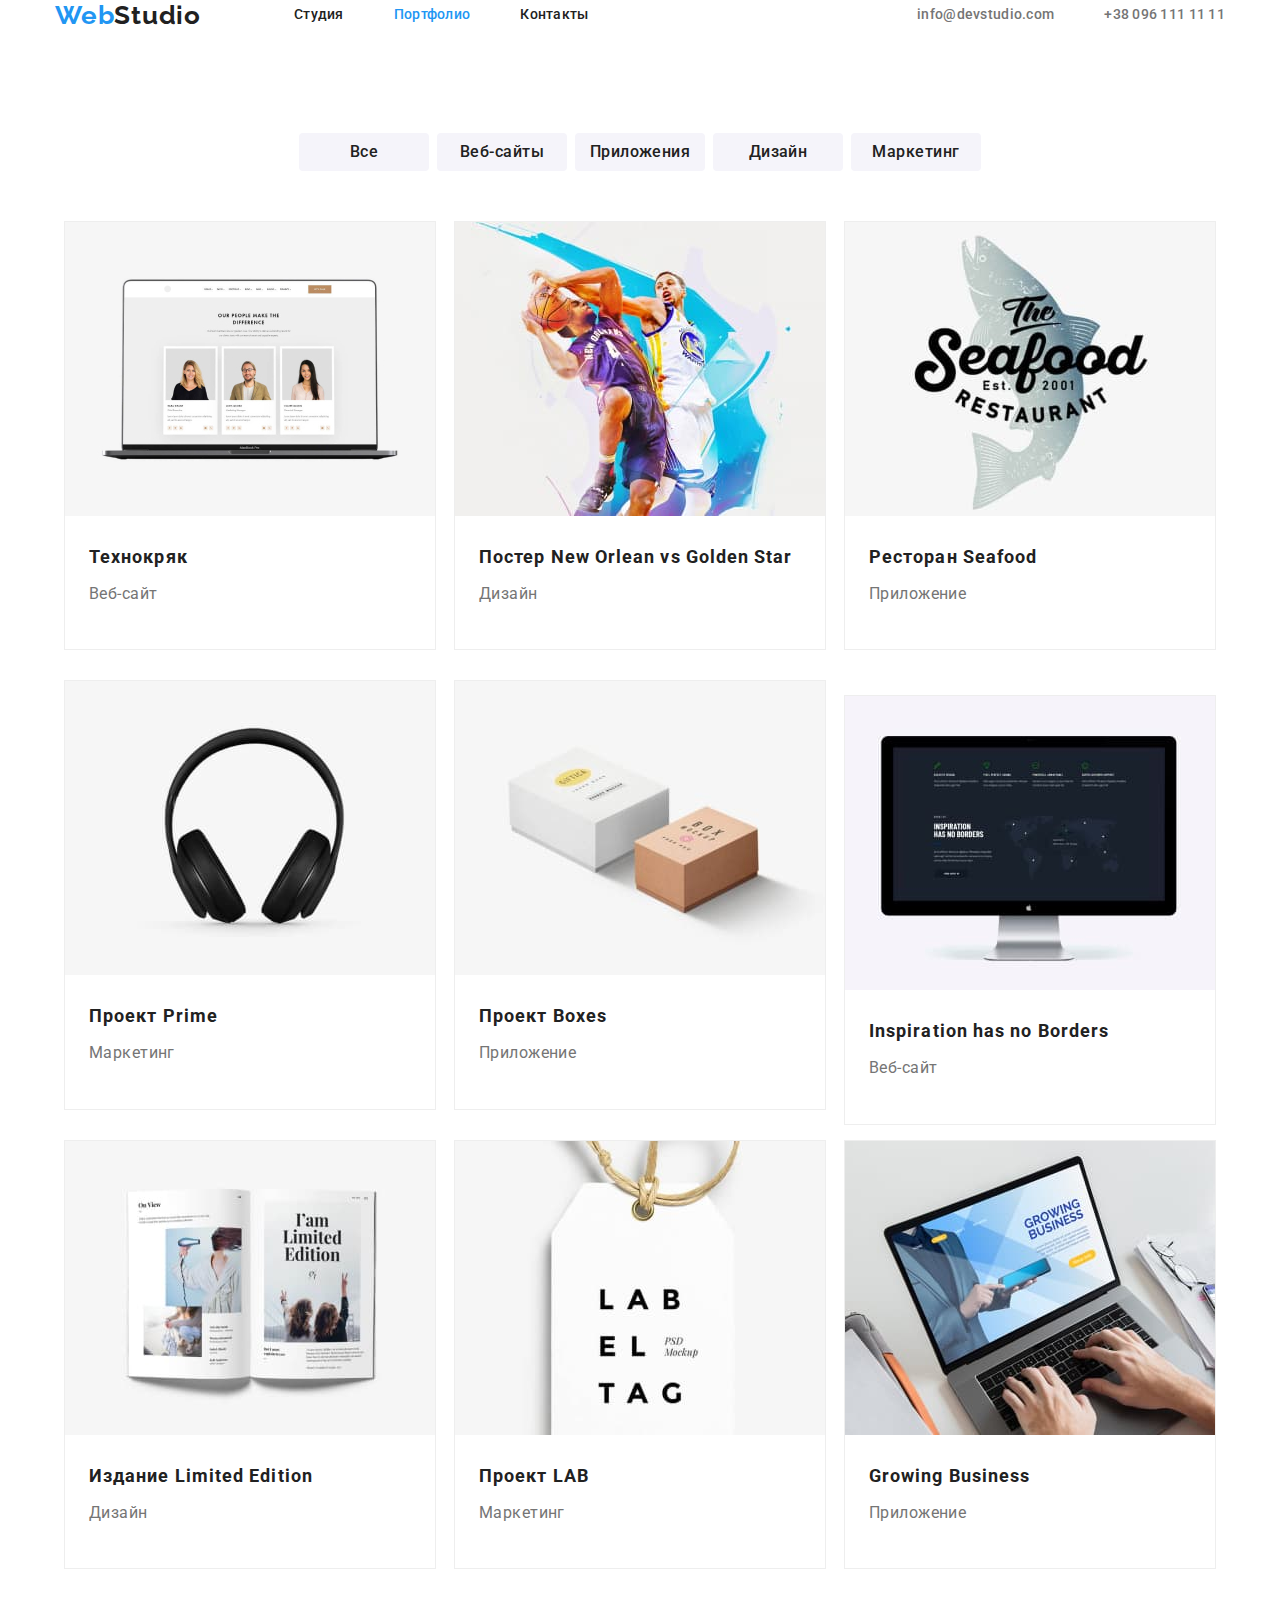
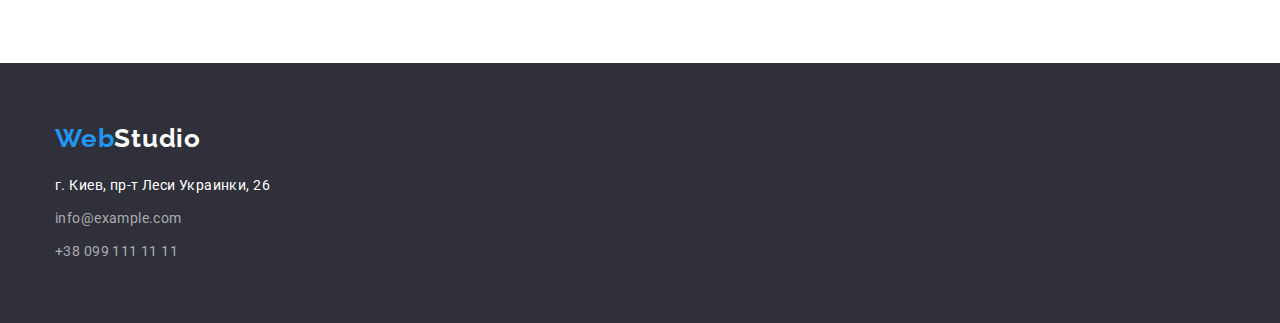
==== portfolio.html @ 97d0507c "adjusted the indents, applied flexbox" ====
<!DOCTYPE html>
<html lang="ru">
<head>
    <meta charset="UTF-8">
    <meta http-equiv="X-UA-Compatible" content="IE=edge">
    <meta name="viewport" content="width=device-width, initial-scale=1.0">
    
    <title>Portfolio</title>

    <link rel="preconnect" href="https://fonts.googleapis.com">
    <link rel="preconnect" href="https://fonts.gstatic.com" crossorigin>
    <link href="https://fonts.googleapis.com/css2?family=Raleway:wght@700&family=Roboto:wght@400;500;700;900&display=swap" rel="stylesheet">

    <link rel="stylesheet" href="./css/styles.css">
</head>
<body>
    <!--Шапка сайта-->
    <header class="page-header">
        <div class="container">
            <div class="header-container">
                <nav class="main-nav">
                    <a href="./index.html" class="logo">Web<span class="logo-black">Studio</span></a>
                    <ul class="nav-list">
                        <li class="list-item"><a href="./index.html" class="nav-link">Студия</a></li>
                        <li class="list-item"><a href="./portfolio.html" class="nav-link current">Портфолио</a></li>
                        <li class="list-item"><a href="" class="nav-link">Контакты</a></li>
                    </ul>
                </nav>
    
                <ul class="contacts-list">
                    <li class="list-item contact-item"><a href="mailto:info@devstudio.com"
                            class="contacts">info@devstudio.com</a></li>
                    <li class="list-item contact-item"><a href="tel:+380961111111" class="contacts">+38 096 111 11 11</a>
                    </li>
                </ul>
            </div>
        </div>
    </header>

    <main>
        <section class="portfolio-page">
            <div class="container">
                <h1 class="hiden-title portfolio-title">Портфолио WebStudio</h1>
                
                <!--Фильтры-->
                <ul class="random-list buttons-list">
                    <li class="list-item"><button type="button" class="filter-button">Все</button></li>
                    <li class="list-item"><button type="button" class="filter-button">Веб-сайты</button></li>
                    <li class="list-item"><button type="button" class="filter-button">Приложения</button></li>
                    <li class="list-item"><button type="button" class="filter-button">Дизайн</button></li>
                    <li class="list-item"><button type="button" class="filter-button">Маркетинг</button></li>
                </ul>
                
                <!--Портфолио WebStudio-->
                <ul class="portfolio-list">
                    <li class="list-item portfolio-card">
                        <a href="" class="portfolio-link">
                            <img src="./images/technokrjak.jpg" alt="Технокряк" width="370">
                            <div class="img-description">
                                <h2 class="title-color project-name">Технокряк</h2>
                                <p class="project-description">Веб-сайт</p>
                            </div>
                        </a>
                    </li>
                    <li class="list-item portfolio-card">
                        <a href="" class="portfolio-link">
                            <img src="./images/new-orlean.jpg" alt="Постер New Orlean vs Golden Star" width="370">
                            <div class="img-description">
                                <h2 class="title-color project-name">Постер New Orlean vs Golden Star</h2>
                                <p class="project-description">Дизайн</p>
                            </div>
                        </a>
                    </li>
                    <li class="list-item portfolio-card">
                        <a href="" class="portfolio-link">
                            <img src="./images/restaurant-seafood.jpg" alt="Ресторан Seafood" width="370">
                            <div class="img-description">
                                <h2 class="title-color project-name">Ресторан Seafood</h2>
                                <p class="project-description">Приложение</p>
                            </div>
                        </a>
                    </li>
                    <li class="list-item portfolio-card">
                        <a href="" class="portfolio-link">
                            <img src="./images/project-prime.jpg" alt="Проект Prime" width="370">
                            <div class="img-description">
                                <h2 class="title-color project-name">Проект Prime</h2>
                                <p class="project-description">Маркетинг</p>
                            </div>
                        </a>
                    </li>
                    <li class="list-item portfolio-card">
                        <a href="" class="portfolio-link">
                            <img src="./images/project-boxes.jpg" alt="Проект Boxes" width="370">
                            <div class="img-description">
                                <h2 class="title-color project-name">Проект Boxes</h2>
                                <p class="project-description">Приложение</p>
                            </div>
                        </a>
                    </li>
                    <li class="list-item portfolio-card">
                        <a href="" class="portfolio-link">
                            <img src="./images/inspiration-has-no-borders.jpg" alt="Inspiration has no Borders" width="370">
                            <div class="img-description">
                                <h2 class="title-color project-name">Inspiration has no Borders</h2>
                                <p class="project-description">Веб-сайт</p>
                            </div>
                        </a>
                    </li>
                    <li class="list-item portfolio-card">
                        <a href="" class="portfolio-link">
                            <img src="./images/limited-edition.jpg" alt="Издание Limited Edition" width="370">
                            <div class="img-description">
                                <h2 class="title-color project-name">Издание Limited Edition</h2>
                                <p class="project-description">Дизайн</p>
                            </div>
                        </a>
                    </li>
                    <li class="list-item portfolio-card">
                        <a href="" class="portfolio-link">
                            <img src="./images/project-lab.jpg" alt="Проект LAB" width="370">
                            <div class="img-description">
                                <h2 class="title-color project-name">Проект LAB</h2>
                                <p class="project-description">Маркетинг</p>
                            </div>
                        </a>
                    </li>
                    <li class="list-item portfolio-card">
                        <a href="" class="portfolio-link">
                            <img src="./images/growing-business.jpg" alt="Growing Business" width="370">
                            <div class="img-description">
                                <h2 class="title-color project-name">Growing Business</h2>
                                <p class="project-description">Приложение</p>
                            </div>
                        </a>
                    </li>
                </ul>
            </div>
        </section>
    </main>

    <!--Подвал сайта-->
    <footer class="footer">
        <div class="container">
            <a href="./index.html" class="logo">Web<span class="logo-white">Studio</span></a>
            <address class="address">
                <ul class="random-list">
                    <li class="list-item">
                        <p class="post-address">г. Киев, пр-т Леси Украинки, 26</p>
                    </li>
                    <li class="list-item"><a href="mailto:info@example.com" class="contacts-foter">info@example.com</a>
                    </li>
                    <li class="list-item"><a href="tel:+380991111111" class="contacts-foter">+38 099 111 11 11</a>
                    </li>
                </ul>
            </address>
        </div>
    </footer>
    </body>
    </html>
---- css/styles.css ----
/* основной цвет текста #757575 */
/* вторичный цвет текста #212121 */
/* служебный цвет текста rgba(255, 255, 255, 0.6) */
/* белый #FFFFFF */
/* акцент #2196F3 */

/* вторичный цвет фона #F5F4FA */
/* цвет фона служебный #2F303A */

:root {
    --primary-text-color: #757575;
    --secondary-text-color: #212121;
    --service-text-color: rgba(255, 255, 255, 0.6);
    --accent-color: #2196F3;
    --secondary-font-color: #F5F4FA;
    --service-font-color: #2F303A;
    --white-color: #FFFFFF;
}

/* --- */
/* css for studio main page */
/* --- */

html {
    box-sizing: border-box;
}

*,
*::before,
*::after {
    box-sizing: inherit;
}

body {
    margin: 0;
    background-color: var(--white-color);
    color: var(--primary-text-color);
    font-family: 'Roboto', sans-serif;
    font-size: 14px;
    letter-spacing: 0.03em;
}

/* убирает отображение значка пункта списка */
.list-item {
    list-style: none;
}

/* убирает подчеркивание ссылки */
.portfolio-link,
.contacts,
.nav-link,
.logo,
.contacts-foter {
    text-decoration: none;
}

.random-list,
.nav-list,
.contacts-list,
.activities-list,
.portfolio-list,
.benefits-list
.members-list {
    margin: 0;
    padding: 0;
}

/* убирает визуальное отображение заголовков секций */
.hiden-title {
    visibility: hidden;
}

.container {
    width: 1200px;
    padding: 0 15px;
    margin-left: auto;
    margin-right: auto;
    /* outline: 3px solid tomato; */
}
    

/* шапка сайта */
.page-header {
    margin-bottom: 0;

    font-weight: 500;
    font-size: 14px;
    line-height: 1.14;
    letter-spacing: 0.02em;
}

/* .header-container {
    display: flex;
    justify-content: space-around;
    align-items: center;
} */

.main-nav {
    display: flex;
    align-items: center;
}

.header-container {
    display: flex;
    justify-content: space-between;
    align-items: center;
}

.logo {
    display: inline-block;
    color: var(--accent-color);
}

.logo-black {
    color: var(--secondary-text-color);
}

.logo,
.logo-black,
.logo-white {
    font-family: 'Raleway', sans-serif;
    font-weight: 700;
    font-size: 26px;
    line-height: 1.19;
    letter-spacing: 0.03em;
}

/* навигация по сайту */

.nav-list {
    display: flex;
    justify-content: center;
    margin-left: 93px;
    padding-left: 0;
}

.nav-list li:not(:last-child) {
    margin-right: 50px;
}

.contacts-list {
    display: flex;
    justify-content: flex-end;

    padding-left: 0;
}

.contact-item {
    margin-right: 50px;
}

.contact-item:last-child {
    margin-right: 0px;
}

.contacts {
    color: var(--primary-text-color);

    padding-top: 8px;
    padding-bottom: 8px;
}

.contacts:hover, .contacts:focus {
    color: var(--accent-color);
}

.nav-link {
    color: var(--secondary-text-color);

    padding-top: 8px;
    padding-bottom: 8px;
}

.nav-link:hover, .nav-link:focus {
    color: var(--accent-color);
}

.current {
    color: var(--accent-color);
}

/* герой */
.hero {
    margin-bottom: 0px;
    padding-top: 200px;
    padding-bottom: 200px;

    background-color: var(--service-font-color);
    text-align: center;
}

.hero-title {
    margin-top: 0;
    margin-bottom: 30px;

    color: var(--white-color);

    font-weight: 900;
    font-size: 44px;
    line-height: 1.4;
    text-align: center;
    letter-spacing: 0.06em;
    text-transform: uppercase;
}

.hero-button {
    margin: 0 auto;

    padding: 10px 32px;
    border-radius: 4px;

    background-color: var(--accent-color);
    color: var(--white-color);
    cursor: pointer;
    
    font-weight: 700;
    font-size: 16px;
    line-height: 1.9;
    display: flex;
    align-items: center;
    text-align: center;
    letter-spacing: 0.06em;

    border: none;
}

.hero-button:hover, .hero-button:focus {
    color: var(--secondary-text-color);
}

/* преимущества компании */
.company-benefits {
    margin-bottom: 0;
    padding-top: 70px;
    padding-bottom: 94px;
}

.benefits-list {
    display: flex;
    justify-content: space-between;
    align-items: center;
    
    margin: 0;
    padding: 0;
}

.benefits-card {
    width: 270px;
    height: 101px;
}

.benefits-list li:not(:last-child) {
    margin-right: 30px;
}

.benefits-list p {
    margin-bottom: 0;
}

.benefits-title {
    margin-top: 0;
    margin-bottom: 0;
}

.title-color {
    color: var(--secondary-text-color);
}

.benefits-name {
    margin-top: 0;
    margin-bottom: 10px;

    font-size: 14px;
    font-weight: 700;
    line-height: 1.14;
    text-transform: uppercase;
}

.benefits-description {
    margin-top: 0;

    line-height: 1.7;
}

/* направления деятельности компании */
.company-activities {
    margin: 0;
    padding-bottom: 94px;
}

.activities-list {
    display: flex;
    justify-content: space-around;
    align-items: center;
    
    margin: 0;
    padding: 0;
}

.activities-list li:not(:last-child) {
    margin-right: 30px;
}

.activities-title,
.team-title {
    margin-top: 0;
    margin-bottom: 50px;

    font-weight: 700;
    font-size: 36px;
    line-height: 1.17;
    text-align: center;
}

/* наша команда */
.company-team {
    padding-top: 94px;
    padding-bottom: 94px;

    background-color: var(--secondary-font-color);
}

.members-list {
    display: flex;
    justify-content: space-around;
    align-items: center;

    margin: 0;
    padding: 0;
}

.members-list li:not(:last-child) {
    margin-right: 30px;
}

.members-card {
    margin: 0;
    /* margin-top: 0; */
    /* margin-bottom: 30px; */
    padding-bottom: 30px;

    background-color: var(--white-color);
          
    box-shadow: 0px 1px 3px rgba(0, 0, 0, 0.12),
    0px 1px 1px rgba(0, 0, 0, 0.14),
    0px 2px 1px rgba(0, 0, 0, 0.2);
    border-radius: 0px 0px 4px 4px;
}

/* .members-card:last-child {
    margin-bottom: 0;
} */

.company-member {
    margin-top: 0;
    margin-bottom: 10px;

    font-weight: 500;
    font-size: 16px;
    line-height: 1.19;
    text-align: center;
}

.members-photo {
    margin-top: 0;
    margin-bottom: 30px;
    
}

.speciality {
    margin: 0;

    font-size: 16px;
    line-height: 1.19;
    text-align: center;
}

/* подвал сайта */
.footer {
    margin-bottom: 0;
    padding-top: 60px;
    padding-bottom: 60px;

    background-color: var(--service-font-color);
}

.footer a {
    margin-bottom: 20px;
}

.address {
    line-height: 1.7;
    font-style: normal;
}

.address li {
    margin-top: 0;
    margin-bottom: 9px;
}

.address li:last-child {
    margin-bottom: 0;
}

.logo-white {
    color: white;
}

.post-address {
    margin-top: 0;
    margin-bottom: 0;

    color: white;
}

.contacts-foter {
    color: var(--service-text-color);
}

.contacts-foter:hover, .contacts-foter:focus {
    color: var(--accent-color);
}

/* --- */
/* css for poprtfolio page */
/* --- */

.portfolio-page {
    padding-top: 69px;
    padding-bottom: 94px;
}

.buttons-list {
    margin-bottom: 50px;
    padding: 0;

    display: flex;
    justify-content: center;
}

.buttons-list li:not(:last-child) {
    margin-right: 8px;
}

/* фильтр-кнопки */
.filter-button {
    background-color: var(--secondary-font-color);
    color: var(--secondary-text-color);
    cursor: pointer;

    font-family: 'Roboto';
    font-style: normal;
    font-weight: 500;
    font-size: 16px;
    line-height: 1.62;
    text-align: center;
    letter-spacing: 0.03em;

    height: 38px;
    width: 130px;
    left: 976px;
    top: 260px;
    border-radius: 4px;
    border: none;
}

/* перечень выполненных проектов */
.filter-button:hover, .filter-button:focus {
    background-color: var(--accent-color);
    color: var(--white-color);
}

.portfolio-list {
    display: flex;
    justify-content: space-around;
    flex-wrap: wrap;
    align-items: center;

    padding: 0;
}

.portfolio-card {
    border: 1px solid #EEEEEE;
    margin-bottom: 30px;
}

.portfolio-card:nth-child(n+6) {
    margin-bottom: 0;
}

.img-description {
    padding: 20px 24px;
}

.portfolio-title {
    margin-top: 0;
    margin-bottom: 0;
}

.portfolio-link {
    color: var(--secondary-text-color);
}

.portfolio-link:hover, .portfolio-link:focus {
    color: var(--accent-color);
}

.project-name {
    margin-top: 0;
    margin-bottom: 4px;

    font-weight: 700;
    font-size: 18px;
    line-height: 2;
    letter-spacing: 0.06em;
}

.project-description {
    margin-top: 0;
    margin-bottom: 0;
    padding-bottom: 20px;

    font-size: 16px;
    line-height: 1.9;
    color: var(--primary-text-color);
}

/* .project-description:last-child {
    margin-bottom: 0;
} */
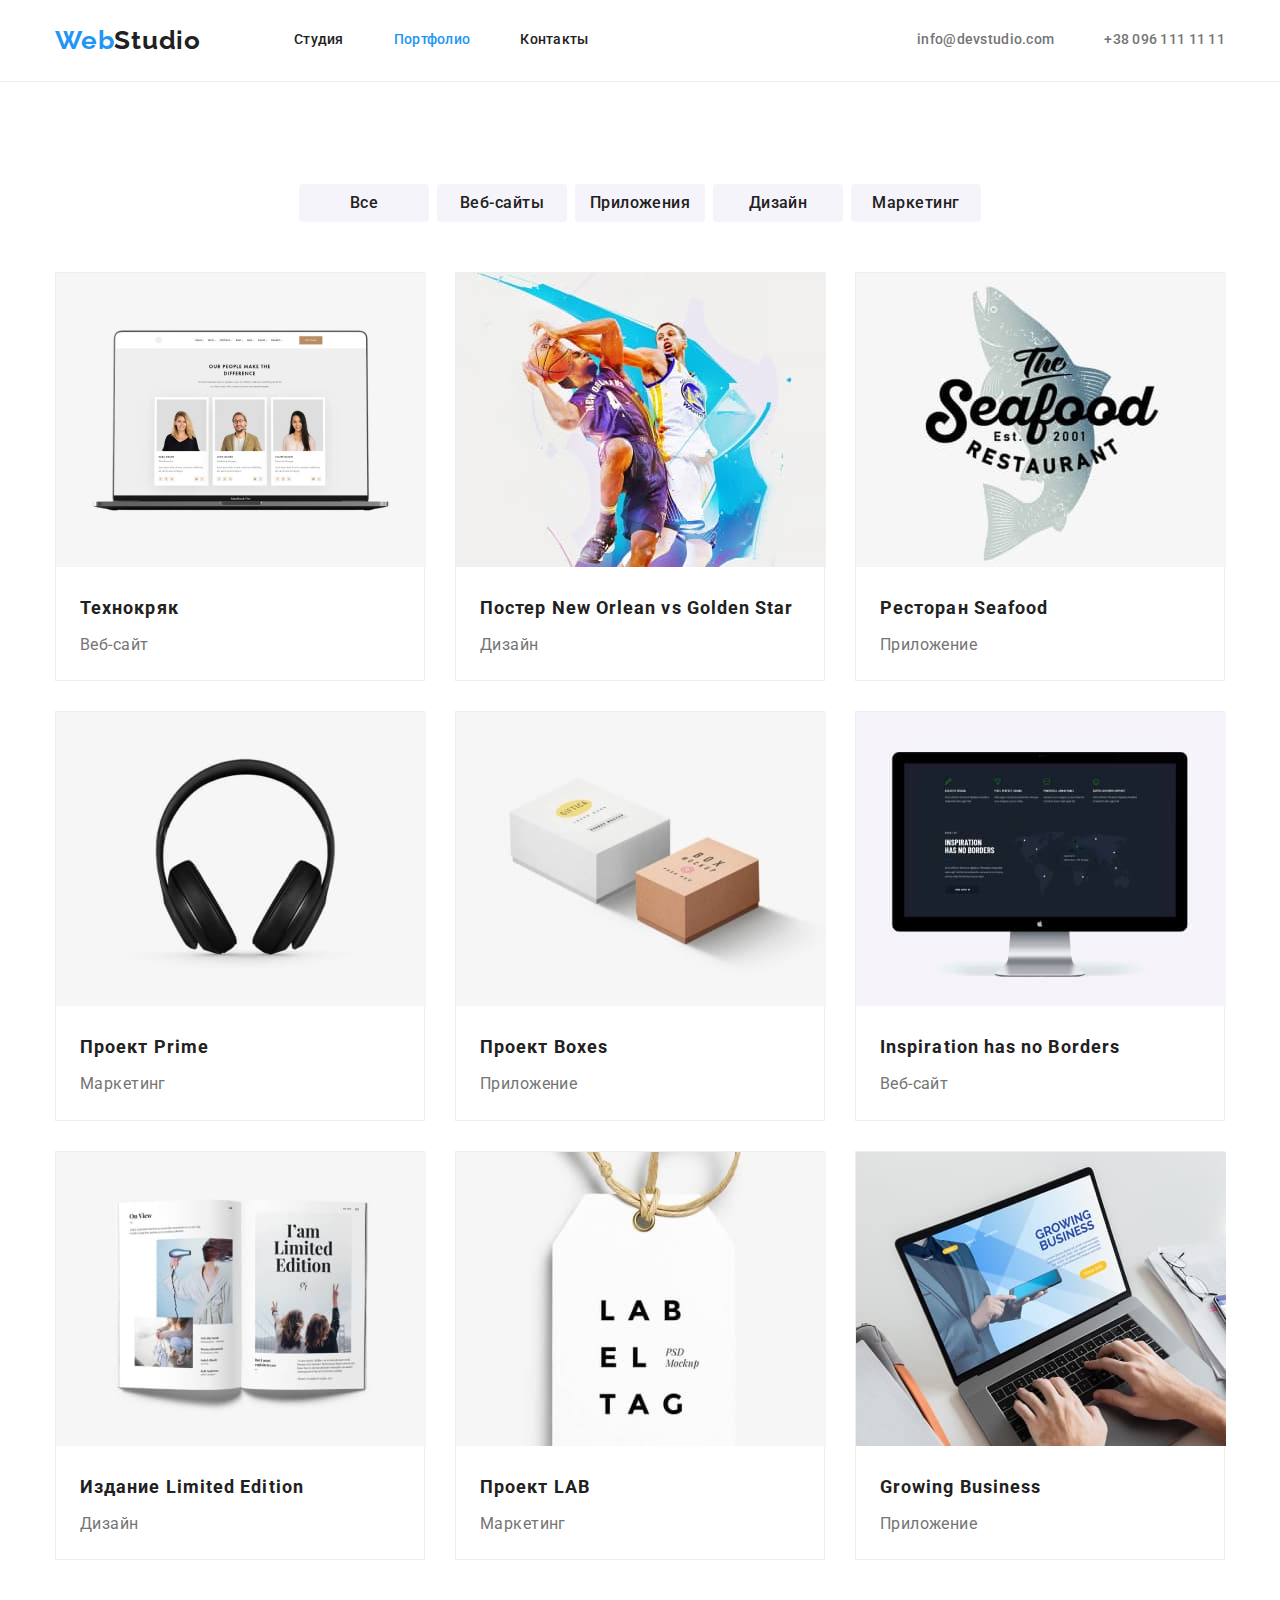
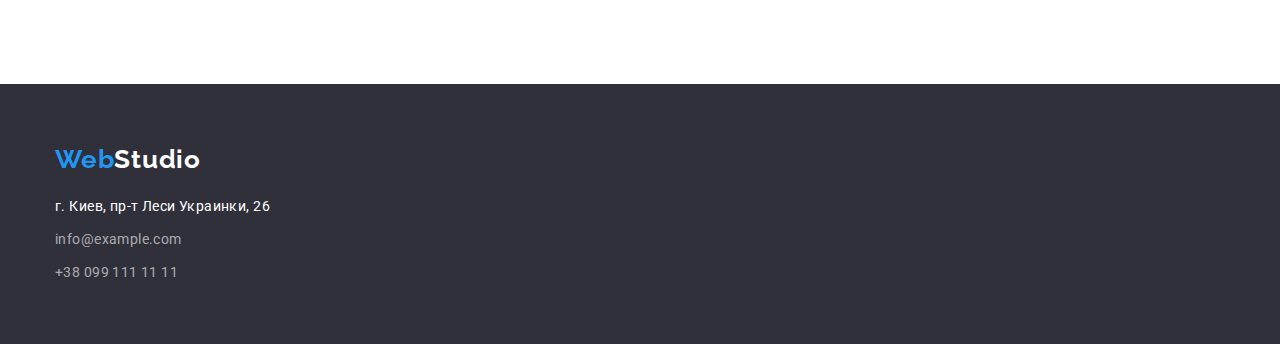
==== commit 67136d95: "change "portfolio's" and "company benefits" flexbox structure" ====
--- a/portfolio.html
+++ b/portfolio.html
@@ -43,7 +43,7 @@
                 <h1 class="hiden-title portfolio-title">Портфолио WebStudio</h1>
                 
                 <!--Фильтры-->
-                <ul class="random-list buttons-list">
+                <ul class="buttons-list">
                     <li class="list-item"><button type="button" class="filter-button">Все</button></li>
                     <li class="list-item"><button type="button" class="filter-button">Веб-сайты</button></li>
                     <li class="list-item"><button type="button" class="filter-button">Приложения</button></li>
@@ -56,82 +56,64 @@
                     <li class="list-item portfolio-card">
                         <a href="" class="portfolio-link">
                             <img src="./images/technokrjak.jpg" alt="Технокряк" width="370">
-                            <div class="img-description">
-                                <h2 class="title-color project-name">Технокряк</h2>
-                                <p class="project-description">Веб-сайт</p>
-                            </div>
+                            <h2 class="title-color project-name">Технокряк</h2>
+                            <p class="project-description">Веб-сайт</p>
                         </a>
                     </li>
                     <li class="list-item portfolio-card">
                         <a href="" class="portfolio-link">
                             <img src="./images/new-orlean.jpg" alt="Постер New Orlean vs Golden Star" width="370">
-                            <div class="img-description">
-                                <h2 class="title-color project-name">Постер New Orlean vs Golden Star</h2>
-                                <p class="project-description">Дизайн</p>
-                            </div>
+                            <h2 class="title-color project-name">Постер New Orlean vs Golden Star</h2>
+                            <p class="project-description">Дизайн</p>
                         </a>
                     </li>
                     <li class="list-item portfolio-card">
                         <a href="" class="portfolio-link">
                             <img src="./images/restaurant-seafood.jpg" alt="Ресторан Seafood" width="370">
-                            <div class="img-description">
-                                <h2 class="title-color project-name">Ресторан Seafood</h2>
-                                <p class="project-description">Приложение</p>
-                            </div>
+                            <h2 class="title-color project-name">Ресторан Seafood</h2>
+                            <p class="project-description">Приложение</p>
                         </a>
                     </li>
                     <li class="list-item portfolio-card">
                         <a href="" class="portfolio-link">
                             <img src="./images/project-prime.jpg" alt="Проект Prime" width="370">
-                            <div class="img-description">
-                                <h2 class="title-color project-name">Проект Prime</h2>
-                                <p class="project-description">Маркетинг</p>
-                            </div>
+                            <h2 class="title-color project-name">Проект Prime</h2>
+                            <p class="project-description">Маркетинг</p>
                         </a>
                     </li>
                     <li class="list-item portfolio-card">
                         <a href="" class="portfolio-link">
                             <img src="./images/project-boxes.jpg" alt="Проект Boxes" width="370">
-                            <div class="img-description">
-                                <h2 class="title-color project-name">Проект Boxes</h2>
-                                <p class="project-description">Приложение</p>
-                            </div>
+                            <h2 class="title-color project-name">Проект Boxes</h2>
+                            <p class="project-description">Приложение</p>
                         </a>
                     </li>
                     <li class="list-item portfolio-card">
                         <a href="" class="portfolio-link">
                             <img src="./images/inspiration-has-no-borders.jpg" alt="Inspiration has no Borders" width="370">
-                            <div class="img-description">
-                                <h2 class="title-color project-name">Inspiration has no Borders</h2>
-                                <p class="project-description">Веб-сайт</p>
-                            </div>
+                            <h2 class="title-color project-name">Inspiration has no Borders</h2>
+                            <p class="project-description">Веб-сайт</p>
                         </a>
                     </li>
                     <li class="list-item portfolio-card">
                         <a href="" class="portfolio-link">
                             <img src="./images/limited-edition.jpg" alt="Издание Limited Edition" width="370">
-                            <div class="img-description">
-                                <h2 class="title-color project-name">Издание Limited Edition</h2>
-                                <p class="project-description">Дизайн</p>
-                            </div>
+                            <h2 class="title-color project-name">Издание Limited Edition</h2>
+                            <p class="project-description">Дизайн</p>
                         </a>
                     </li>
                     <li class="list-item portfolio-card">
                         <a href="" class="portfolio-link">
                             <img src="./images/project-lab.jpg" alt="Проект LAB" width="370">
-                            <div class="img-description">
-                                <h2 class="title-color project-name">Проект LAB</h2>
-                                <p class="project-description">Маркетинг</p>
-                            </div>
+                            <h2 class="title-color project-name">Проект LAB</h2>
+                            <p class="project-description">Маркетинг</p>
                         </a>
                     </li>
                     <li class="list-item portfolio-card">
                         <a href="" class="portfolio-link">
                             <img src="./images/growing-business.jpg" alt="Growing Business" width="370">
-                            <div class="img-description">
-                                <h2 class="title-color project-name">Growing Business</h2>
-                                <p class="project-description">Приложение</p>
-                            </div>
+                            <h2 class="title-color project-name">Growing Business</h2>
+                            <p class="project-description">Приложение</p>
                         </a>
                     </li>
                 </ul>
@@ -144,7 +126,7 @@
         <div class="container">
             <a href="./index.html" class="logo">Web<span class="logo-white">Studio</span></a>
             <address class="address">
-                <ul class="random-list">
+                <ul class="footer-list">
                     <li class="list-item">
                         <p class="post-address">г. Киев, пр-т Леси Украинки, 26</p>
                     </li>
--- a/css/styles.css
+++ b/css/styles.css
@@ -33,6 +33,7 @@
 
 body {
     margin: 0;
+
     background-color: var(--white-color);
     color: var(--primary-text-color);
     font-family: 'Roboto', sans-serif;
@@ -54,13 +55,15 @@
     text-decoration: none;
 }
 
-.random-list,
+/* убирает отступы у списков */
 .nav-list,
+.footer-list,
 .contacts-list,
 .activities-list,
 .portfolio-list,
-.benefits-list
-.members-list {
+.benefits-list,
+.members-list,
+.buttons-list {
     margin: 0;
     padding: 0;
 }
@@ -87,17 +90,20 @@
     font-size: 14px;
     line-height: 1.14;
     letter-spacing: 0.02em;
-}
-
-/* .header-container {
-    display: flex;
-    justify-content: space-around;
+
+    border-bottom: 1px solid #ECECEC;
+}
+
+.main-nav {
+    display: flex;
     align-items: center;
-} */
-
-.main-nav {
-    display: flex;
-    align-items: center;
+}
+
+.main-nav > .logo {
+    margin-top: 10px;
+    margin-bottom: 10px;
+    padding-top: 15px;
+    padding-bottom: 15px;
 }
 
 .header-container {
@@ -108,6 +114,7 @@
 
 .logo {
     display: inline-block;
+    
     color: var(--accent-color);
 }
 
@@ -126,10 +133,10 @@
 }
 
 /* навигация по сайту */
-
 .nav-list {
     display: flex;
     justify-content: center;
+
     margin-left: 93px;
     padding-left: 0;
 }
@@ -154,10 +161,10 @@
 }
 
 .contacts {
-    color: var(--primary-text-color);
-
     padding-top: 8px;
     padding-bottom: 8px;
+
+    color: var(--primary-text-color);
 }
 
 .contacts:hover, .contacts:focus {
@@ -165,10 +172,10 @@
 }
 
 .nav-link {
-    color: var(--secondary-text-color);
-
     padding-top: 8px;
     padding-bottom: 8px;
+
+    color: var(--secondary-text-color);
 }
 
 .nav-link:hover, .nav-link:focus {
@@ -194,7 +201,6 @@
     margin-bottom: 30px;
 
     color: var(--white-color);
-
     font-weight: 900;
     font-size: 44px;
     line-height: 1.4;
@@ -205,14 +211,10 @@
 
 .hero-button {
     margin: 0 auto;
-
     padding: 10px 32px;
-    border-radius: 4px;
 
     background-color: var(--accent-color);
     color: var(--white-color);
-    cursor: pointer;
-    
     font-weight: 700;
     font-size: 16px;
     line-height: 1.9;
@@ -220,8 +222,10 @@
     align-items: center;
     text-align: center;
     letter-spacing: 0.06em;
-
+    
     border: none;
+    border-radius: 4px;
+    cursor: pointer;
 }
 
 .hero-button:hover, .hero-button:focus {
@@ -237,24 +241,17 @@
 
 .benefits-list {
     display: flex;
-    justify-content: space-between;
-    align-items: center;
     
     margin: 0;
     padding: 0;
 }
 
 .benefits-card {
-    width: 270px;
-    height: 101px;
-}
-
-.benefits-list li:not(:last-child) {
+    width: calc((100% - 90px) / 4 );
+}
+
+.benefits-card:not(:last-child) {
     margin-right: 30px;
-}
-
-.benefits-list p {
-    margin-bottom: 0;
 }
 
 .benefits-title {
@@ -278,6 +275,7 @@
 
 .benefits-description {
     margin-top: 0;
+    margin-bottom: 0;
 
     line-height: 1.7;
 }
@@ -329,27 +327,20 @@
     padding: 0;
 }
 
-.members-list li:not(:last-child) {
-    margin-right: 30px;
-}
-
 .members-card {
     margin: 0;
-    /* margin-top: 0; */
-    /* margin-bottom: 30px; */
     padding-bottom: 30px;
 
     background-color: var(--white-color);
-          
     box-shadow: 0px 1px 3px rgba(0, 0, 0, 0.12),
     0px 1px 1px rgba(0, 0, 0, 0.14),
     0px 2px 1px rgba(0, 0, 0, 0.2);
     border-radius: 0px 0px 4px 4px;
 }
 
-/* .members-card:last-child {
-    margin-bottom: 0;
-} */
+.members-card:not(:last-child) {
+    margin-right: 30px;
+}
 
 .company-member {
     margin-top: 0;
@@ -364,7 +355,6 @@
 .members-photo {
     margin-top: 0;
     margin-bottom: 30px;
-    
 }
 
 .speciality {
@@ -430,24 +420,22 @@
     padding-bottom: 94px;
 }
 
+/* фильтр-кнопки */
 .buttons-list {
+    display: flex;
+    justify-content: center;
+
     margin-bottom: 50px;
     padding: 0;
-
-    display: flex;
-    justify-content: center;
 }
 
 .buttons-list li:not(:last-child) {
     margin-right: 8px;
 }
 
-/* фильтр-кнопки */
 .filter-button {
     background-color: var(--secondary-font-color);
     color: var(--secondary-text-color);
-    cursor: pointer;
-
     font-family: 'Roboto';
     font-style: normal;
     font-weight: 500;
@@ -462,6 +450,7 @@
     top: 260px;
     border-radius: 4px;
     border: none;
+    cursor: pointer;
 }
 
 /* перечень выполненных проектов */
@@ -472,24 +461,19 @@
 
 .portfolio-list {
     display: flex;
-    justify-content: space-around;
     flex-wrap: wrap;
-    align-items: center;
-
-    padding: 0;
 }
 
 .portfolio-card {
+    width: calc((100% - 60px) / 3);
+    margin-right: 30px;
+    margin-bottom: 30px;
+
     border: 1px solid #EEEEEE;
-    margin-bottom: 30px;
-}
-
-.portfolio-card:nth-child(n+6) {
-    margin-bottom: 0;
-}
-
-.img-description {
-    padding: 20px 24px;
+}
+
+.portfolio-card:nth-child(3n + 3) {
+    margin-right: 0;
 }
 
 .portfolio-title {
@@ -505,9 +489,15 @@
     color: var(--accent-color);
 }
 
+.portfolio-link img {
+    margin-bottom: 20px;
+}
+
 .project-name {
     margin-top: 0;
     margin-bottom: 4px;
+    padding-right: 24px;
+    padding-left: 24px;
 
     font-weight: 700;
     font-size: 18px;
@@ -518,13 +508,11 @@
 .project-description {
     margin-top: 0;
     margin-bottom: 0;
+    padding-right: 24px;
+    padding-left: 24px;
     padding-bottom: 20px;
 
+    color: var(--primary-text-color);
     font-size: 16px;
     line-height: 1.9;
-    color: var(--primary-text-color);
-}
-
-/* .project-description:last-child {
-    margin-bottom: 0;
-} */+}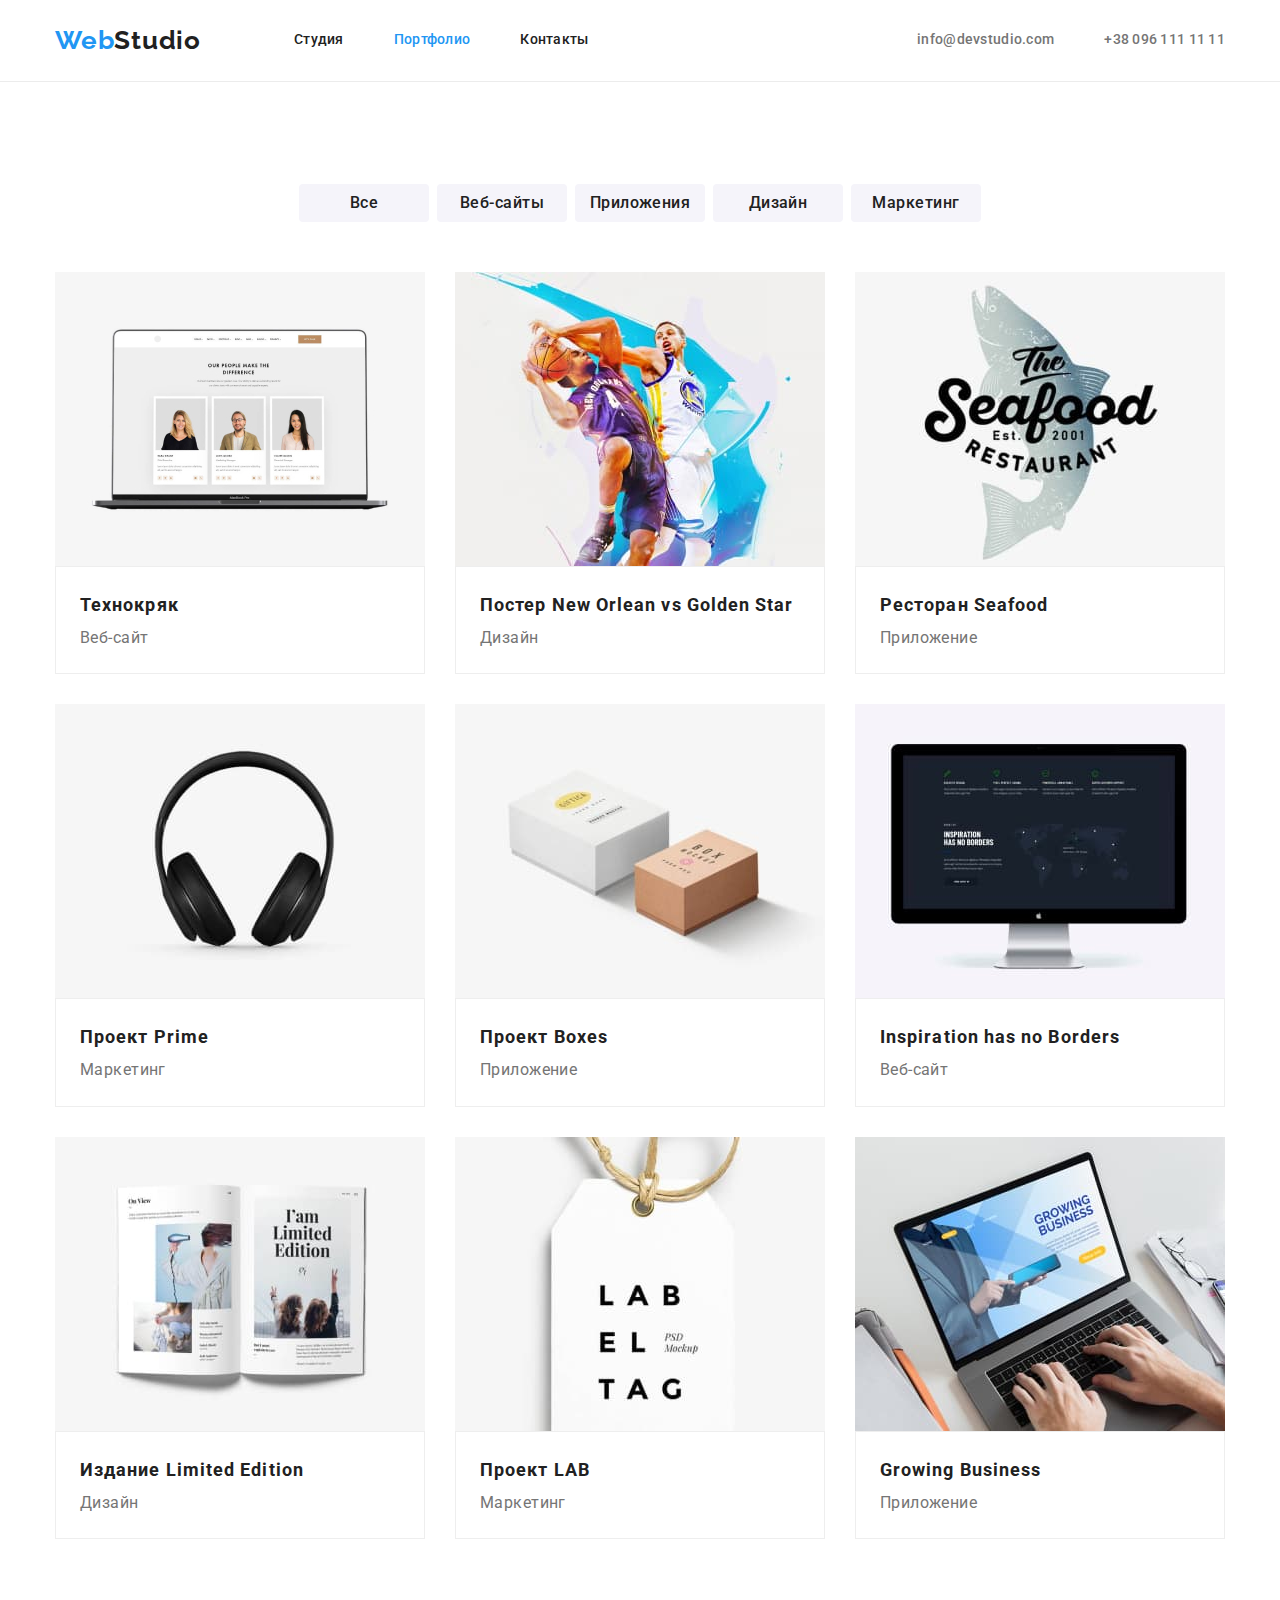
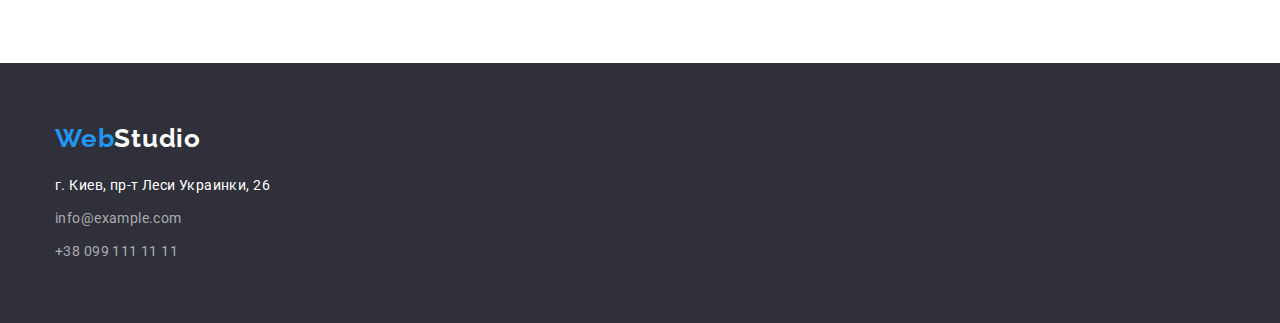
==== commit 0a463eb4: "removed code duplication" ====
--- a/portfolio.html
+++ b/portfolio.html
@@ -56,64 +56,82 @@
                     <li class="list-item portfolio-card">
                         <a href="" class="portfolio-link">
                             <img src="./images/technokrjak.jpg" alt="Технокряк" width="370">
-                            <h2 class="title-color project-name">Технокряк</h2>
-                            <p class="project-description">Веб-сайт</p>
+                            <div class="project-text">
+                                <h2 class="title-color project-name">Технокряк</h2>
+                                <p class="project-description">Веб-сайт</p>
+                            </div>
                         </a>
                     </li>
                     <li class="list-item portfolio-card">
                         <a href="" class="portfolio-link">
                             <img src="./images/new-orlean.jpg" alt="Постер New Orlean vs Golden Star" width="370">
-                            <h2 class="title-color project-name">Постер New Orlean vs Golden Star</h2>
-                            <p class="project-description">Дизайн</p>
+                            <div class="project-text">
+                                <h2 class="title-color project-name">Постер New Orlean vs Golden Star</h2>
+                                <p class="project-description">Дизайн</p>
+                            </div>
                         </a>
                     </li>
                     <li class="list-item portfolio-card">
                         <a href="" class="portfolio-link">
                             <img src="./images/restaurant-seafood.jpg" alt="Ресторан Seafood" width="370">
-                            <h2 class="title-color project-name">Ресторан Seafood</h2>
-                            <p class="project-description">Приложение</p>
+                            <div class="project-text">
+                                <h2 class="title-color project-name">Ресторан Seafood</h2>
+                                <p class="project-description">Приложение</p>
+                            </div>
                         </a>
                     </li>
                     <li class="list-item portfolio-card">
                         <a href="" class="portfolio-link">
                             <img src="./images/project-prime.jpg" alt="Проект Prime" width="370">
-                            <h2 class="title-color project-name">Проект Prime</h2>
-                            <p class="project-description">Маркетинг</p>
+                            <div class="project-text">
+                                <h2 class="title-color project-name">Проект Prime</h2>
+                                <p class="project-description">Маркетинг</p>
+                            </div>
                         </a>
                     </li>
                     <li class="list-item portfolio-card">
                         <a href="" class="portfolio-link">
                             <img src="./images/project-boxes.jpg" alt="Проект Boxes" width="370">
-                            <h2 class="title-color project-name">Проект Boxes</h2>
-                            <p class="project-description">Приложение</p>
+                            <div class="project-text">
+                                <h2 class="title-color project-name">Проект Boxes</h2>
+                                <p class="project-description">Приложение</p>
+                            </div>
                         </a>
                     </li>
                     <li class="list-item portfolio-card">
                         <a href="" class="portfolio-link">
                             <img src="./images/inspiration-has-no-borders.jpg" alt="Inspiration has no Borders" width="370">
-                            <h2 class="title-color project-name">Inspiration has no Borders</h2>
-                            <p class="project-description">Веб-сайт</p>
+                            <div class="project-text">
+                                <h2 class="title-color project-name">Inspiration has no Borders</h2>
+                                <p class="project-description">Веб-сайт</p>
+                            </div>
                         </a>
                     </li>
                     <li class="list-item portfolio-card">
                         <a href="" class="portfolio-link">
                             <img src="./images/limited-edition.jpg" alt="Издание Limited Edition" width="370">
-                            <h2 class="title-color project-name">Издание Limited Edition</h2>
-                            <p class="project-description">Дизайн</p>
+                            <div class="project-text">
+                                <h2 class="title-color project-name">Издание Limited Edition</h2>
+                                <p class="project-description">Дизайн</p>
+                            </div>
                         </a>
                     </li>
                     <li class="list-item portfolio-card">
                         <a href="" class="portfolio-link">
                             <img src="./images/project-lab.jpg" alt="Проект LAB" width="370">
-                            <h2 class="title-color project-name">Проект LAB</h2>
-                            <p class="project-description">Маркетинг</p>
+                            <div class="project-text">
+                                <h2 class="title-color project-name">Проект LAB</h2>
+                                <p class="project-description">Маркетинг</p>
+                            </div>
                         </a>
                     </li>
                     <li class="list-item portfolio-card">
                         <a href="" class="portfolio-link">
                             <img src="./images/growing-business.jpg" alt="Growing Business" width="370">
-                            <h2 class="title-color project-name">Growing Business</h2>
-                            <p class="project-description">Приложение</p>
+                            <div class="project-text">
+                                <h2 class="title-color project-name">Growing Business</h2>
+                                <p class="project-description">Приложение</p>
+                            </div>
                         </a>
                     </li>
                 </ul>
--- a/css/styles.css
+++ b/css/styles.css
@@ -55,22 +55,19 @@
     text-decoration: none;
 }
 
-/* убирает отступы у списков */
-.nav-list,
-.footer-list,
-.contacts-list,
-.activities-list,
-.portfolio-list,
-.benefits-list,
-.members-list,
-.buttons-list {
-    margin: 0;
-    padding: 0;
+img {
+    display: block;
+    max-width: 100%;
+    height: auto;
 }
 
 /* убирает визуальное отображение заголовков секций */
 .hiden-title {
     visibility: hidden;
+}
+
+.title-color {
+    color: var(--secondary-text-color);
 }
 
 .container {
@@ -80,12 +77,14 @@
     margin-right: auto;
     /* outline: 3px solid tomato; */
 }
-    
+
+h1, h2, h3, p, section, ul {
+    margin: 0;
+    padding: 0;
+}
 
 /* шапка сайта */
 .page-header {
-    margin-bottom: 0;
-
     font-weight: 500;
     font-size: 14px;
     line-height: 1.14;
@@ -138,7 +137,6 @@
     justify-content: center;
 
     margin-left: 93px;
-    padding-left: 0;
 }
 
 .nav-list li:not(:last-child) {
@@ -148,16 +146,10 @@
 .contacts-list {
     display: flex;
     justify-content: flex-end;
-
-    padding-left: 0;
-}
-
-.contact-item {
+}
+
+.contact-item:not(:last-child) {
     margin-right: 50px;
-}
-
-.contact-item:last-child {
-    margin-right: 0px;
 }
 
 .contacts {
@@ -188,7 +180,6 @@
 
 /* герой */
 .hero {
-    margin-bottom: 0px;
     padding-top: 200px;
     padding-bottom: 200px;
 
@@ -197,7 +188,6 @@
 }
 
 .hero-title {
-    margin-top: 0;
     margin-bottom: 30px;
 
     color: var(--white-color);
@@ -234,16 +224,12 @@
 
 /* преимущества компании */
 .company-benefits {
-    margin-bottom: 0;
     padding-top: 70px;
     padding-bottom: 94px;
 }
 
 .benefits-list {
     display: flex;
-    
-    margin: 0;
-    padding: 0;
 }
 
 .benefits-card {
@@ -254,17 +240,7 @@
     margin-right: 30px;
 }
 
-.benefits-title {
-    margin-top: 0;
-    margin-bottom: 0;
-}
-
-.title-color {
-    color: var(--secondary-text-color);
-}
-
 .benefits-name {
-    margin-top: 0;
     margin-bottom: 10px;
 
     font-size: 14px;
@@ -274,15 +250,11 @@
 }
 
 .benefits-description {
-    margin-top: 0;
-    margin-bottom: 0;
-
     line-height: 1.7;
 }
 
 /* направления деятельности компании */
 .company-activities {
-    margin: 0;
     padding-bottom: 94px;
 }
 
@@ -290,9 +262,6 @@
     display: flex;
     justify-content: space-around;
     align-items: center;
-    
-    margin: 0;
-    padding: 0;
 }
 
 .activities-list li:not(:last-child) {
@@ -301,7 +270,6 @@
 
 .activities-title,
 .team-title {
-    margin-top: 0;
     margin-bottom: 50px;
 
     font-weight: 700;
@@ -322,15 +290,9 @@
     display: flex;
     justify-content: space-around;
     align-items: center;
-
-    margin: 0;
-    padding: 0;
 }
 
 .members-card {
-    margin: 0;
-    padding-bottom: 30px;
-
     background-color: var(--white-color);
     box-shadow: 0px 1px 3px rgba(0, 0, 0, 0.12),
     0px 1px 1px rgba(0, 0, 0, 0.14),
@@ -342,8 +304,11 @@
     margin-right: 30px;
 }
 
+.members-data {
+    padding: 30px 60px;
+}
+
 .company-member {
-    margin-top: 0;
     margin-bottom: 10px;
 
     font-weight: 500;
@@ -353,12 +318,11 @@
 }
 
 .members-photo {
-    margin-top: 0;
-    margin-bottom: 30px;
+    /* margin-bottom: 30px; */
 }
 
 .speciality {
-    margin: 0;
+    /* margin-bottom: 30px; */
 
     font-size: 16px;
     line-height: 1.19;
@@ -367,7 +331,6 @@
 
 /* подвал сайта */
 .footer {
-    margin-bottom: 0;
     padding-top: 60px;
     padding-bottom: 60px;
 
@@ -383,13 +346,8 @@
     font-style: normal;
 }
 
-.address li {
-    margin-top: 0;
+.address li:not(:last-child) {
     margin-bottom: 9px;
-}
-
-.address li:last-child {
-    margin-bottom: 0;
 }
 
 .logo-white {
@@ -397,9 +355,6 @@
 }
 
 .post-address {
-    margin-top: 0;
-    margin-bottom: 0;
-
     color: white;
 }
 
@@ -426,7 +381,6 @@
     justify-content: center;
 
     margin-bottom: 50px;
-    padding: 0;
 }
 
 .buttons-list li:not(:last-child) {
@@ -469,18 +423,13 @@
     margin-right: 30px;
     margin-bottom: 30px;
 
-    border: 1px solid #EEEEEE;
+    /* border: 1px solid #EEEEEE; */
 }
 
 .portfolio-card:nth-child(3n + 3) {
     margin-right: 0;
 }
 
-.portfolio-title {
-    margin-top: 0;
-    margin-bottom: 0;
-}
-
 .portfolio-link {
     color: var(--secondary-text-color);
 }
@@ -489,16 +438,16 @@
     color: var(--accent-color);
 }
 
-.portfolio-link img {
+/* .portfolio-link img {
     margin-bottom: 20px;
+} */
+
+.project-text {
+    padding: 20px 24px;
+    border: 1px solid #EEEEEE;
 }
 
 .project-name {
-    margin-top: 0;
-    margin-bottom: 4px;
-    padding-right: 24px;
-    padding-left: 24px;
-
     font-weight: 700;
     font-size: 18px;
     line-height: 2;
@@ -506,12 +455,6 @@
 }
 
 .project-description {
-    margin-top: 0;
-    margin-bottom: 0;
-    padding-right: 24px;
-    padding-left: 24px;
-    padding-bottom: 20px;
-
     color: var(--primary-text-color);
     font-size: 16px;
     line-height: 1.9;
